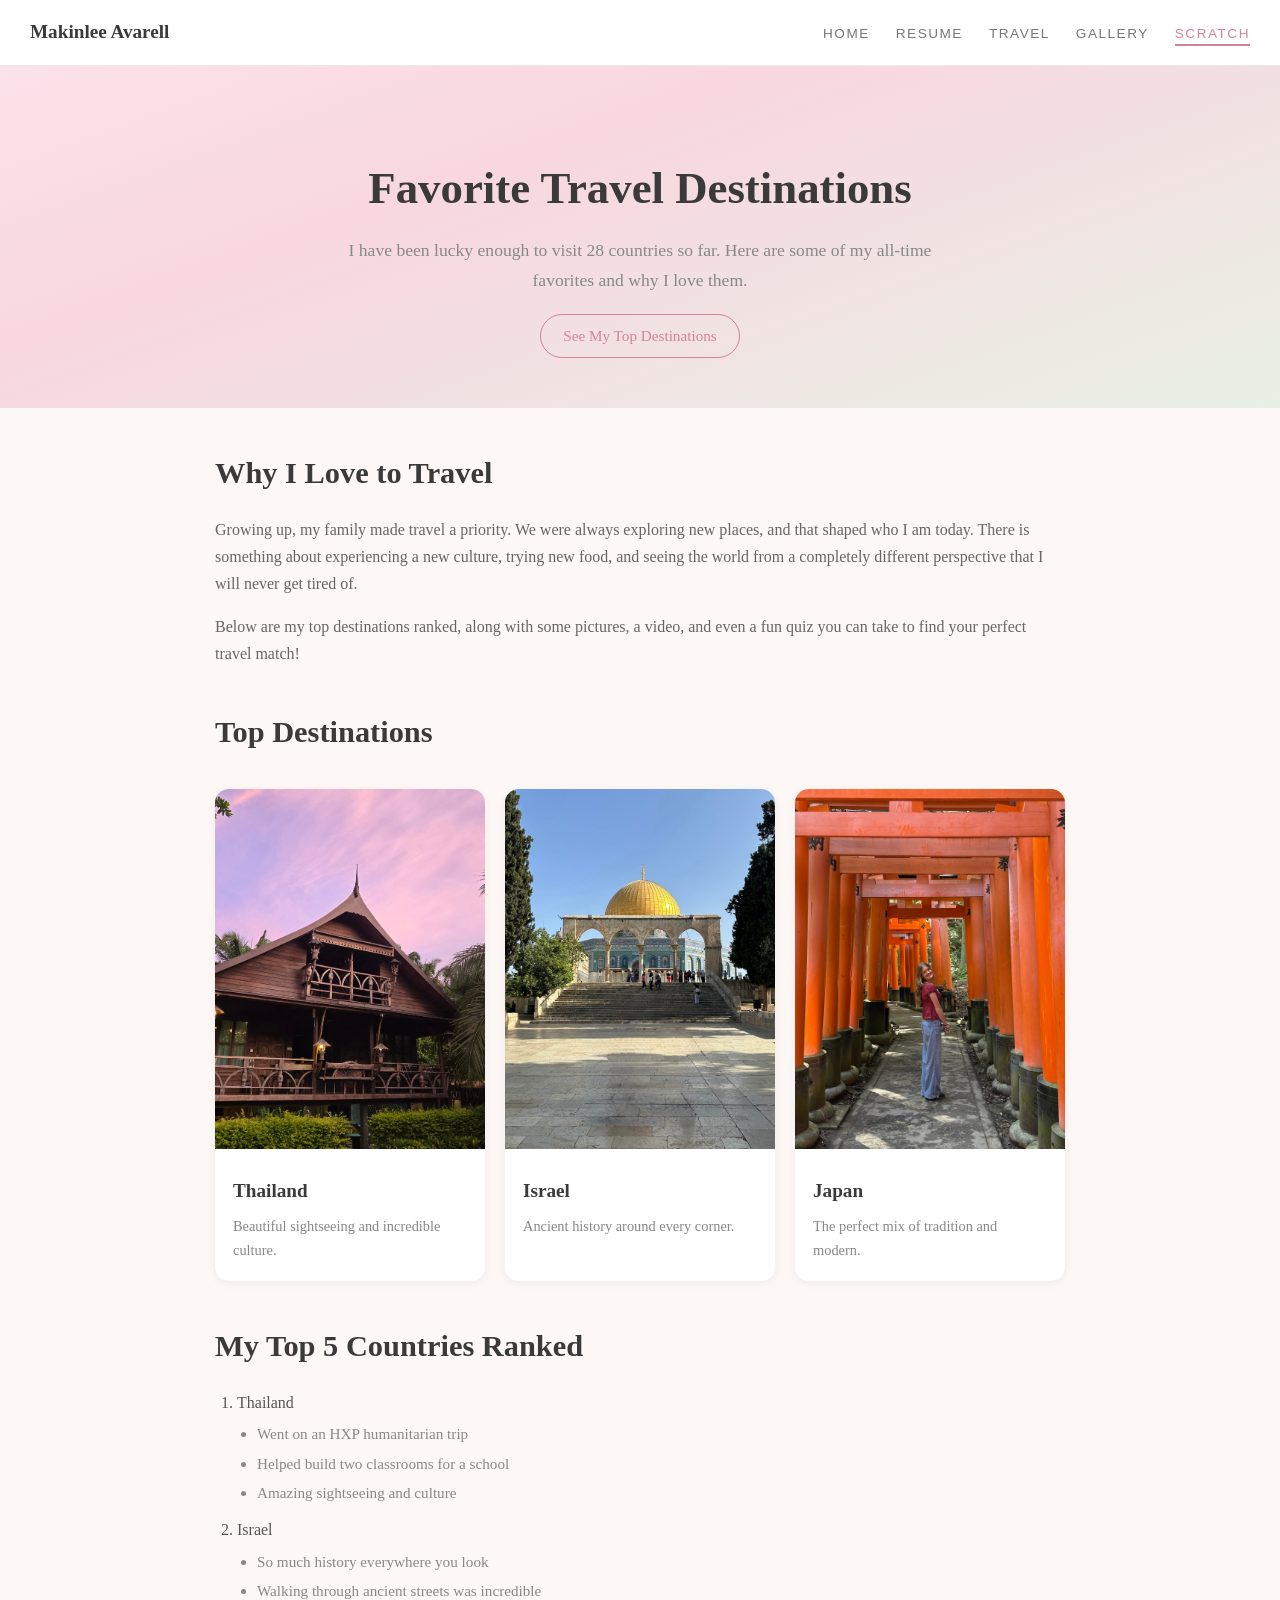
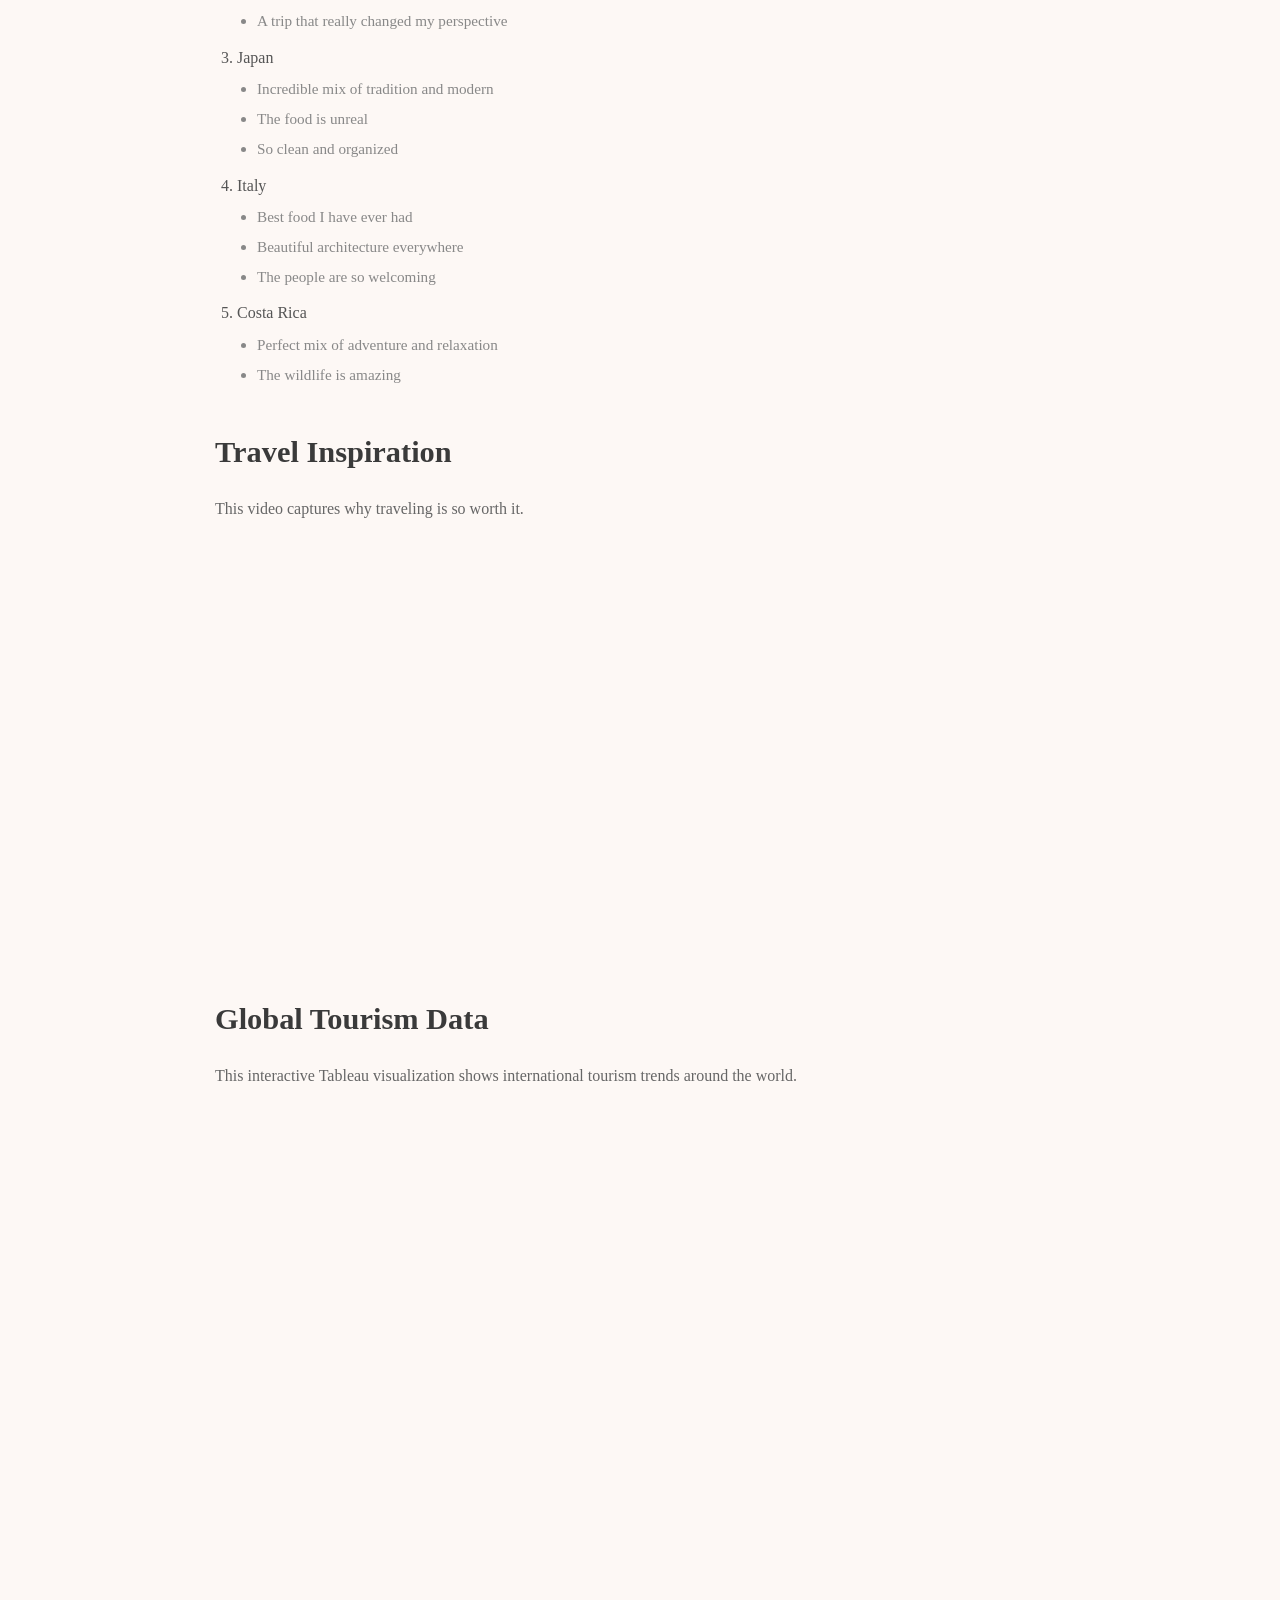
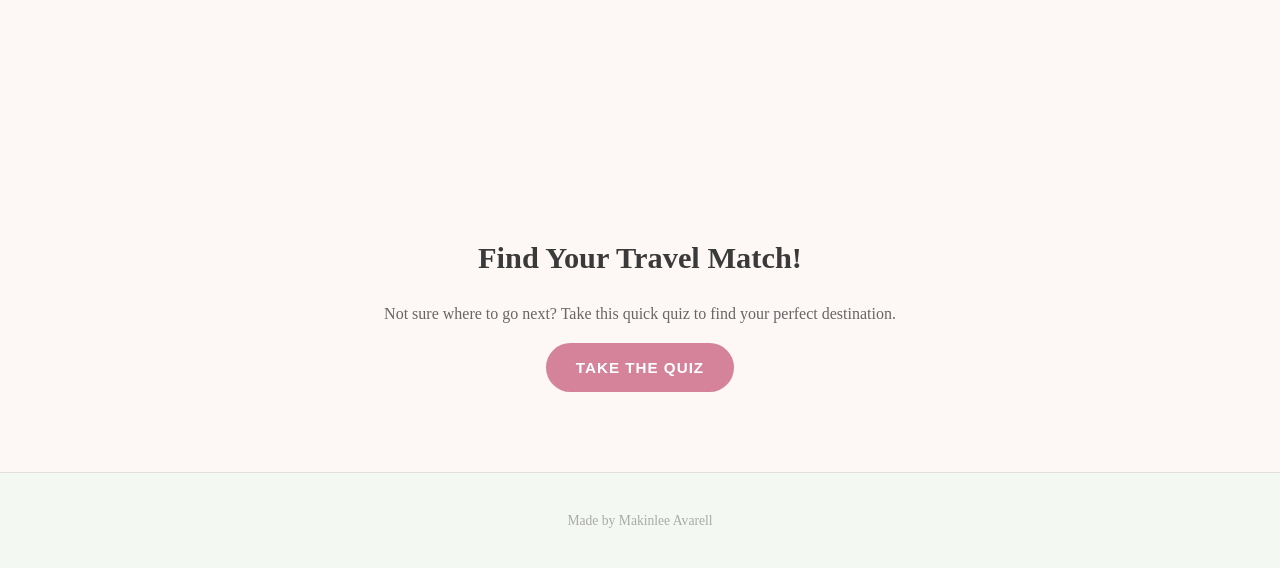
==== scratch.html @ da196a9b "Personal website - Makinlee Avarell" ====
<!DOCTYPE html>
<html lang="en">
<head>
    <meta charset="utf-8">
    <meta name="viewport" content="width=device-width, initial-scale=1">
    <title>Favorite Travel Destinations</title>
    <link href="scratch.css" rel="stylesheet">
    <meta name="referrer" content="strict-origin-when-cross-origin">
</head>

<body>

<!-- navigation -->
<div class="scratch-nav">
    <a href="index.html" class="nav-name">Makinlee Avarell</a>
    <div class="links">
        <a href="index.html">Home</a>
        <a href="resume.html">Resume</a>
        <a href="travel.html">Travel</a>
        <a href="gallery.html">Gallery</a>
        <a href="scratch.html" class="active">Scratch</a>
    </div>
</div>

<!-- page header with anchor link -->
<div class="page-header">
    <h1>Favorite Travel Destinations</h1>
    <p>I have been lucky enough to visit 28 countries so far. Here are some of my all-time favorites and why I love them.</p>
    <a href="#top-destinations" class="jump-link">See My Top Destinations</a>
</div>


<!-- intro section -->
<div class="section">
    <h2>Why I Love to Travel</h2>
    <p>Growing up, my family made travel a priority. We were always exploring new places, and that shaped who I am today. There is something about experiencing a new culture, trying new food, and seeing the world from a completely different perspective that I will never get tired of.</p>
    <p>Below are my top destinations ranked, along with some pictures, a video, and even a fun quiz you can take to find your perfect travel match!</p>
</div>


<!-- destination cards with images -->
<div class="section" id="top-destinations">
    <h2>Top Destinations</h2>

    <div class="dest-row">
        <div class="dest-card">
            <img src="images/Thailand1.jpg" alt="Thailand">
            <div class="card-text">
                <h3>Thailand</h3>
                <p>Beautiful sightseeing and incredible culture.</p>
            </div>
        </div>
        <div class="dest-card">
            <img src="images/Dubai.jpg" alt="Israel">
            <div class="card-text">
                <h3>Israel</h3>
                <p>Ancient history around every corner.</p>
            </div>
        </div>
        <div class="dest-card">
            <img src="images/Japan!.jpg" alt="Japan">
            <div class="card-text">
                <h3>Japan</h3>
                <p>The perfect mix of tradition and modern.</p>
            </div>
        </div>
    </div>
</div>


<!-- ordered list with nested unordered list -->
<div class="section">
    <h2>My Top 5 Countries Ranked</h2>
    <ol>
        <li>Thailand
            <ul>
                <li>Went on an HXP humanitarian trip</li>
                <li>Helped build two classrooms for a school</li>
                <li>Amazing sightseeing and culture</li>
            </ul>
        </li>
        <li>Israel
            <ul>
                <li>So much history everywhere you look</li>
                <li>Walking through ancient streets was incredible</li>
                <li>A trip that really changed my perspective</li>
            </ul>
        </li>
        <li>Japan
            <ul>
                <li>Incredible mix of tradition and modern</li>
                <li>The food is unreal</li>
                <li>So clean and organized</li>
            </ul>
        </li>
        <li>Italy
            <ul>
                <li>Best food I have ever had</li>
                <li>Beautiful architecture everywhere</li>
                <li>The people are so welcoming</li>
            </ul>
        </li>
        <li>Costa Rica
            <ul>
                <li>Perfect mix of adventure and relaxation</li>
                <li>The wildlife is amazing</li>
            </ul>
        </li>
    </ol>
</div>


<!-- youtube video -->
<div class="section">
    <h2>Travel Inspiration</h2>
    <p>This video captures why traveling is so worth it.</p>
    <div class="media-container">
        <iframe width="700" height="394" src="https://www.youtube.com/embed/ChxDEAN8EtY" title="Cinematic Japan Travel Video" frameborder="0" allow="accelerometer; autoplay; clipboard-write; encrypted-media; gyroscope; picture-in-picture; web-share" allowfullscreen></iframe>
    </div>
</div>


<!-- tableau visualization -->
<div class="section">
    <h2>Global Tourism Data</h2>
    <p>This interactive Tableau visualization shows international tourism trends around the world.</p>
    <div class="media-container">
        <iframe src="https://public.tableau.com/views/WorldwideInternationalTourism/WorldwideInternationalTourism?:embed=y&:showVizHome=no&:display_count=yes" width="100%" height="600" frameborder="0" allowfullscreen></iframe>
    </div>
</div>


<!-- link to quiz app -->
<div class="section" style="text-align: center; padding: 40px 25px;">
    <h2>Find Your Travel Match!</h2>
    <p>Not sure where to go next? Take this quick quiz to find your perfect destination.</p>
    <a href="app.html" class="quiz-link">Take the Quiz</a>
</div>


<!-- footer -->
<div class="scratch-footer">
    <p>Made by Makinlee Avarell</p>
</div>

</body>
</html>
---- scratch.css ----
/* ====================================
   Scratch Page - Custom Stylesheet
   Favorite Travel Destinations
   ==================================== */

/* body and base styles */
body {
    font-family: 'Georgia', 'Times New Roman', serif;
    color: #4a4a4a;
    background-color: #fdf8f5;
    margin: 0;
    padding: 0;
    line-height: 1.7;
}

/* top navigation */
.scratch-nav {
    background-color: #fff;
    padding: 16px 30px;
    display: flex;
    justify-content: space-between;
    align-items: center;
    position: fixed;
    top: 0;
    width: 100%;
    z-index: 100;
    border-bottom: 1px solid #f0e8e4;
    box-sizing: border-box;
}

.scratch-nav .nav-name {
    font-size: 1.2rem;
    font-weight: bold;
    color: #3a3a3a;
    text-decoration: none;
}

.scratch-nav .nav-name:hover {
    color: #d4839b;
}

.scratch-nav .links a {
    color: #777;
    margin-left: 22px;
    text-decoration: none;
    font-size: 0.85rem;
    text-transform: uppercase;
    letter-spacing: 1.5px;
    font-family: 'Arial', sans-serif;
}

.scratch-nav .links a:hover {
    color: #d4839b;
}

.scratch-nav .links a.active {
    color: #d4839b;
    border-bottom: 2px solid #d4839b;
    padding-bottom: 3px;
}

/* page header / hero */
.page-header {
    text-align: center;
    padding: 120px 20px 50px 20px;
    background: linear-gradient(160deg, #fce4ec 0%, #f8d7e0 40%, #e8f0e4 100%);
}

.page-header h1 {
    font-size: 2.8rem;
    color: #3a3a3a;
    margin-bottom: 10px;
}

.page-header p {
    font-size: 1.1rem;
    color: #888;
    max-width: 600px;
    margin: 0 auto;
}

/* anchor link styling */
.jump-link {
    display: inline-block;
    margin-top: 18px;
    color: #d4839b;
    font-size: 0.95rem;
    text-decoration: none;
    border: 1px solid #d4839b;
    padding: 8px 22px;
    border-radius: 25px;
    transition: all 0.2s;
}

.jump-link:hover {
    background-color: #d4839b;
    color: white;
}

/* content sections */
.section {
    max-width: 850px;
    margin: 40px auto;
    padding: 0 25px;
}

.section h2 {
    font-size: 1.9rem;
    color: #3a3a3a;
    margin-bottom: 15px;
}

.section p {
    font-size: 1rem;
    color: #666;
    margin-bottom: 15px;
}

/* destination cards row */
.dest-row {
    display: flex;
    gap: 20px;
    flex-wrap: wrap;
    justify-content: center;
    margin: 30px 0;
}

.dest-card {
    flex: 1;
    min-width: 240px;
    max-width: 380px;
    background: white;
    border-radius: 14px;
    overflow: hidden;
    box-shadow: 0 2px 10px rgba(0,0,0,0.06);
}

.dest-card img {
    width: 100%;
    aspect-ratio: 3/4;
    object-fit: cover;
}

.dest-card .card-text {
    padding: 18px;
}

.dest-card .card-text h3 {
    font-size: 1.2rem;
    color: #3a3a3a;
    margin: 0 0 6px 0;
}

.dest-card .card-text p {
    font-size: 0.9rem;
    color: #888;
    margin: 0;
}

/* lists */
ol {
    padding-left: 22px;
    color: #555;
    font-size: 1rem;
}

ol li {
    margin-bottom: 10px;
}

ul {
    padding-left: 20px;
    margin-top: 5px;
}

ul li {
    margin-bottom: 4px;
    color: #888;
    font-size: 0.95rem;
    list-style-type: disc;
}

/* video and tableau containers */
.media-container {
    text-align: center;
    margin: 30px 0;
}

.media-container iframe {
    border-radius: 12px;
    max-width: 100%;
}

/* quiz link button */
.quiz-link {
    display: inline-block;
    background-color: #d4839b;
    color: white;
    padding: 12px 30px;
    border-radius: 25px;
    text-decoration: none;
    font-family: 'Arial', sans-serif;
    font-size: 0.95rem;
    font-weight: bold;
    letter-spacing: 1px;
    text-transform: uppercase;
    transition: background-color 0.2s;
}

.quiz-link:hover {
    background-color: #c06a84;
}

/* footer */
.scratch-footer {
    background-color: #f4f8f2;
    color: #aaa;
    text-align: center;
    padding: 22px;
    font-size: 0.85rem;
    border-top: 1px solid #e4e0dc;
    margin-top: 40px;
}
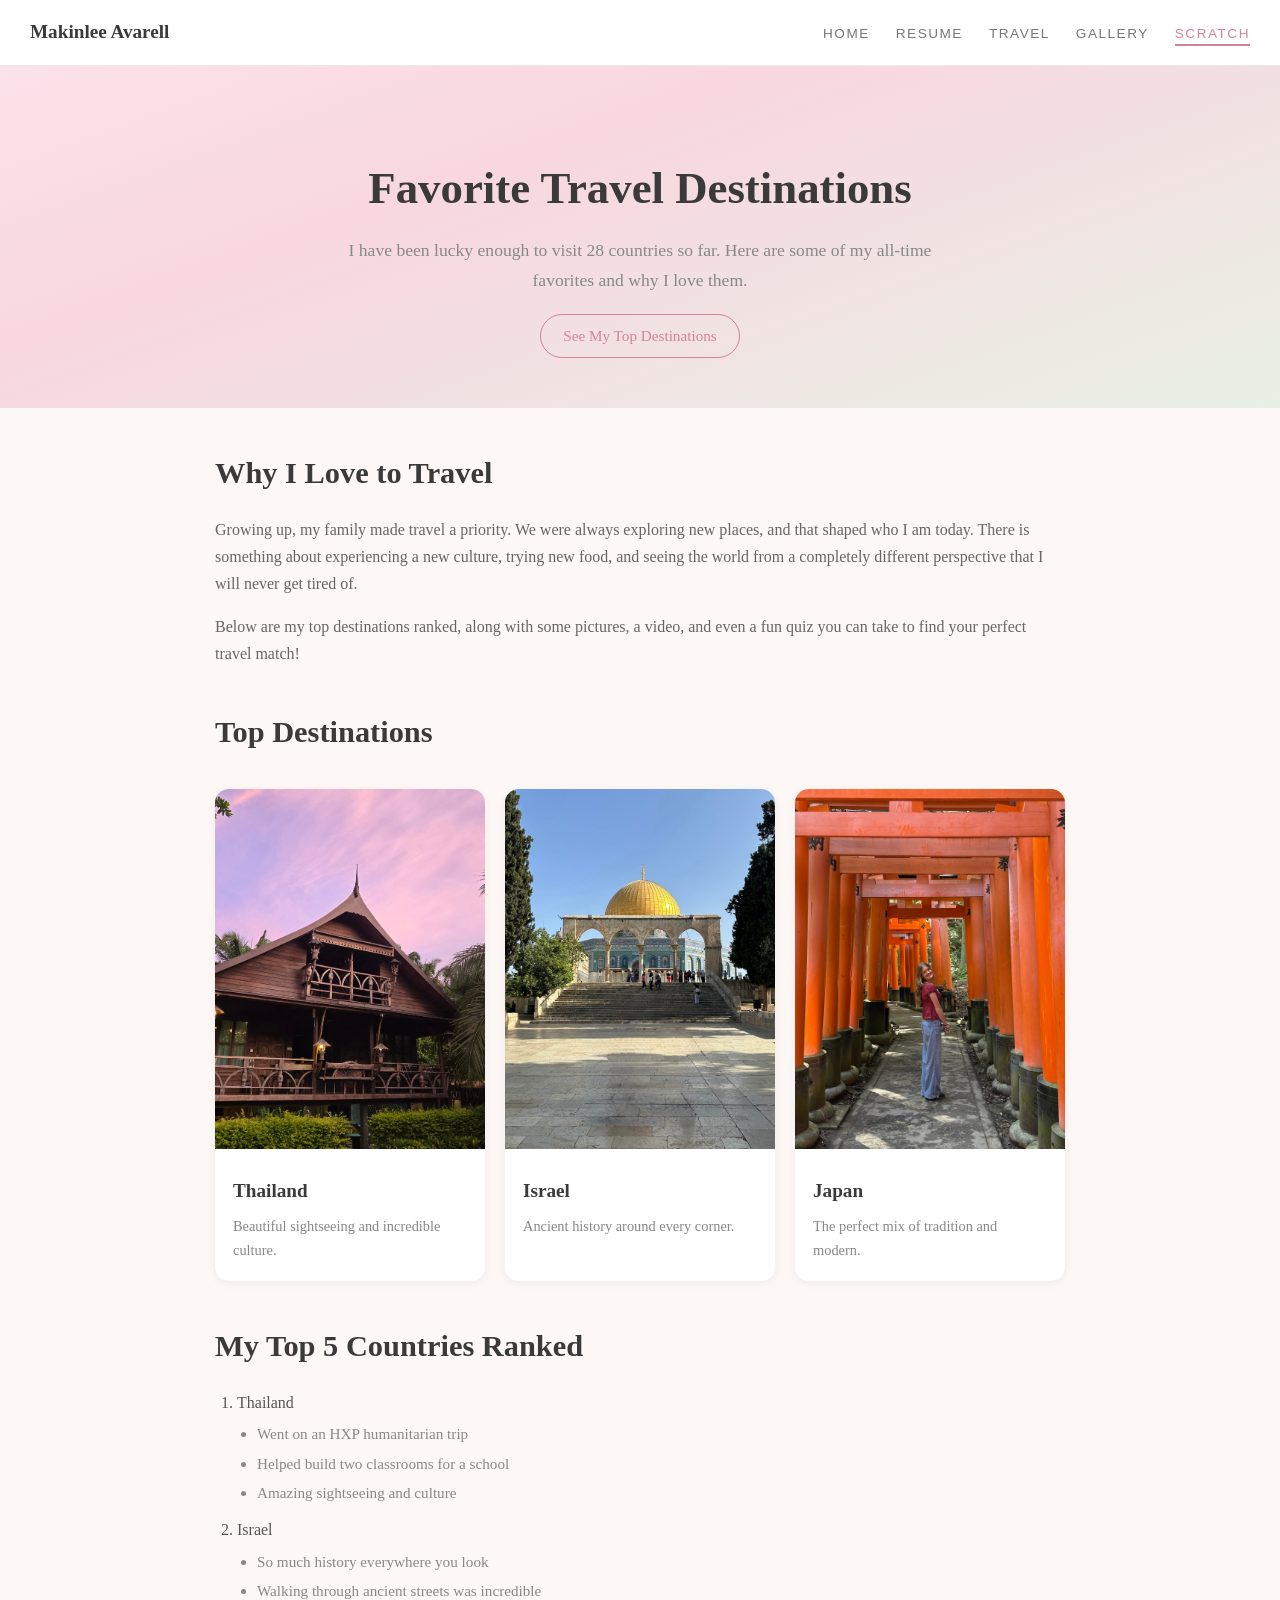
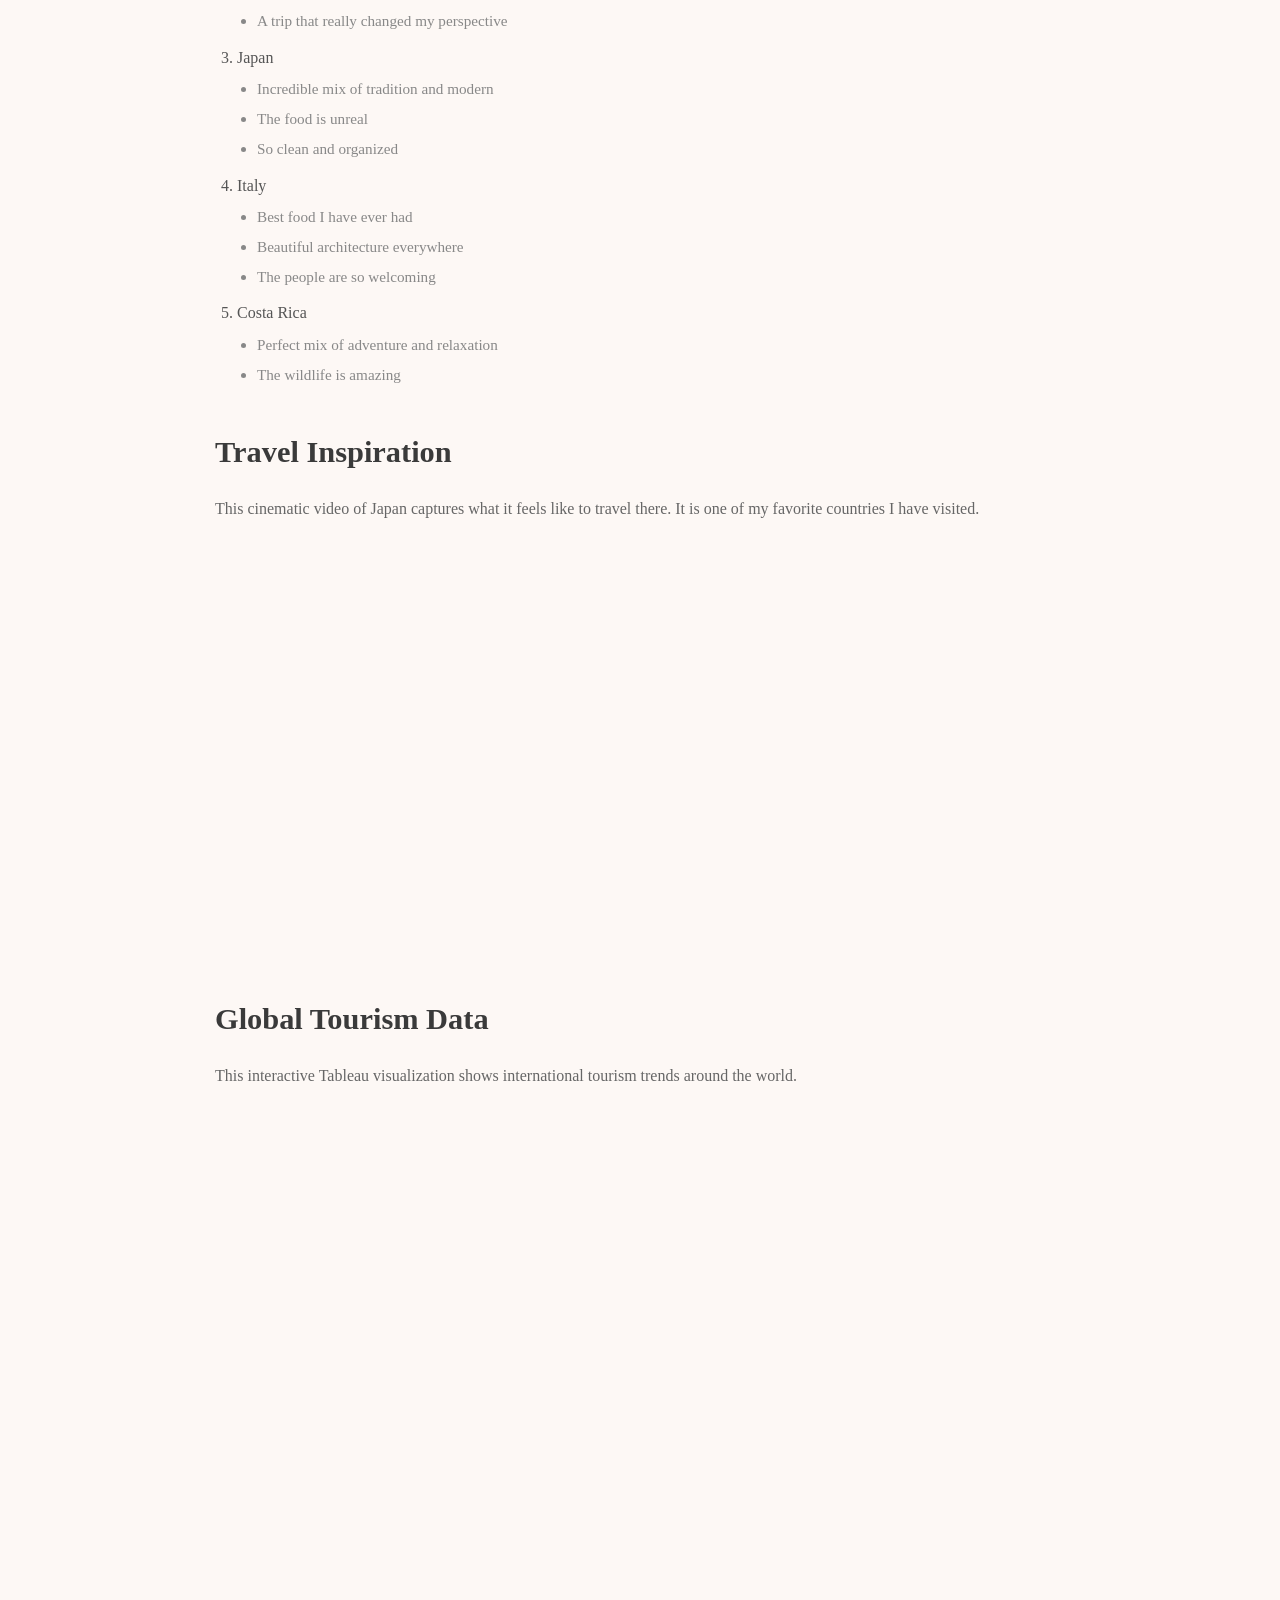
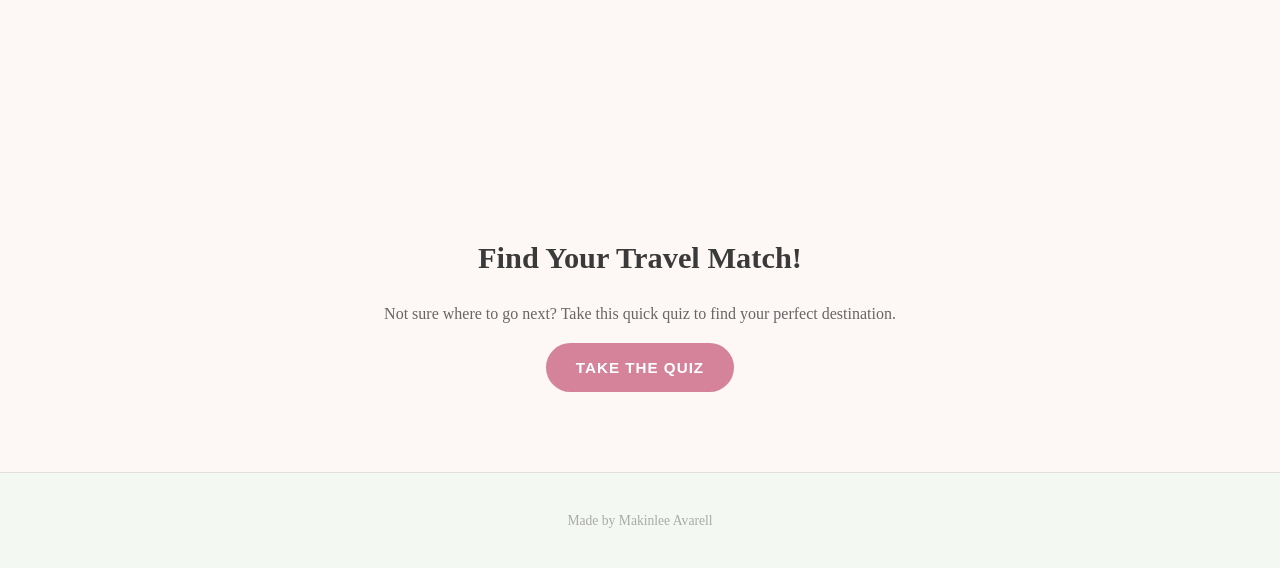
==== commit 66b7de91: "Update video caption" ====
--- a/scratch.html
+++ b/scratch.html
@@ -113,7 +113,7 @@
 <!-- youtube video -->
 <div class="section">
     <h2>Travel Inspiration</h2>
-    <p>This video captures why traveling is so worth it.</p>
+    <p>This cinematic video of Japan captures what it feels like to travel there. It is one of my favorite countries I have visited.</p>
     <div class="media-container">
         <iframe width="700" height="394" src="https://www.youtube.com/embed/ChxDEAN8EtY" title="Cinematic Japan Travel Video" frameborder="0" allow="accelerometer; autoplay; clipboard-write; encrypted-media; gyroscope; picture-in-picture; web-share" allowfullscreen></iframe>
     </div>
